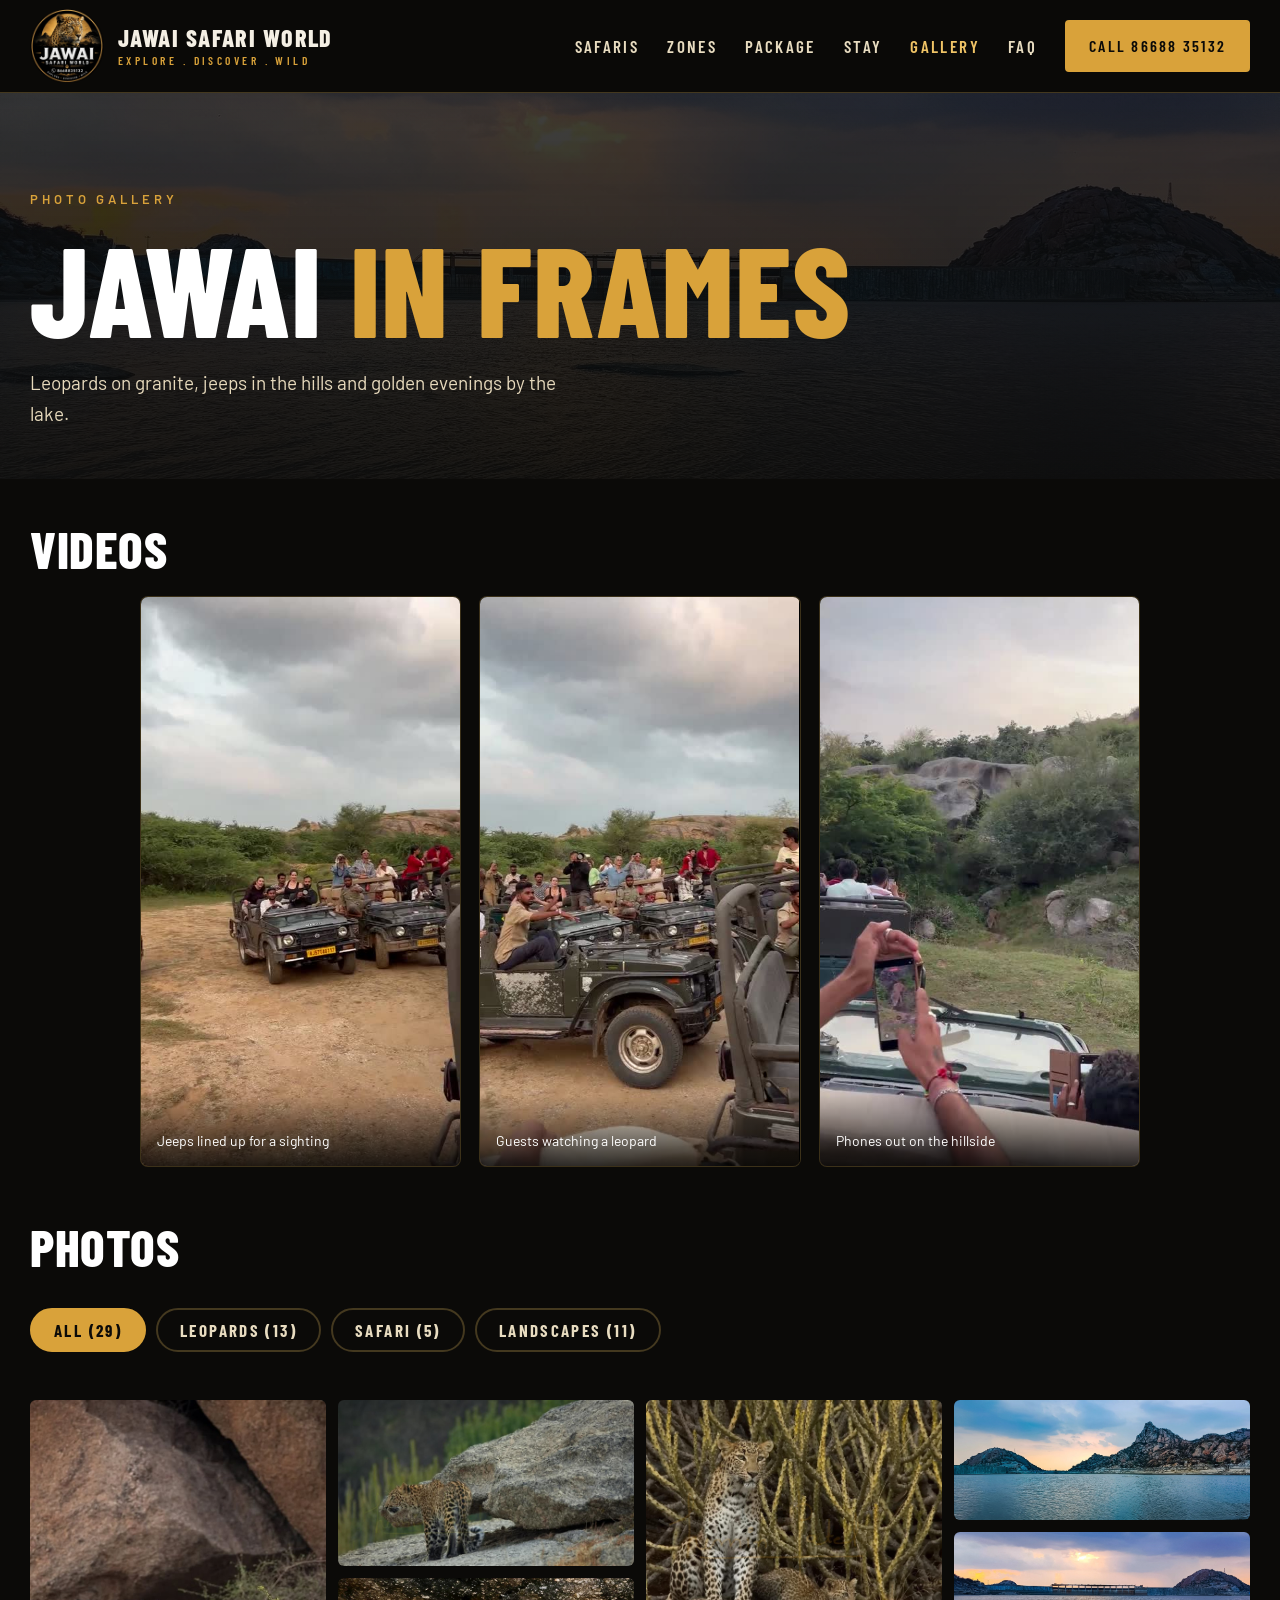
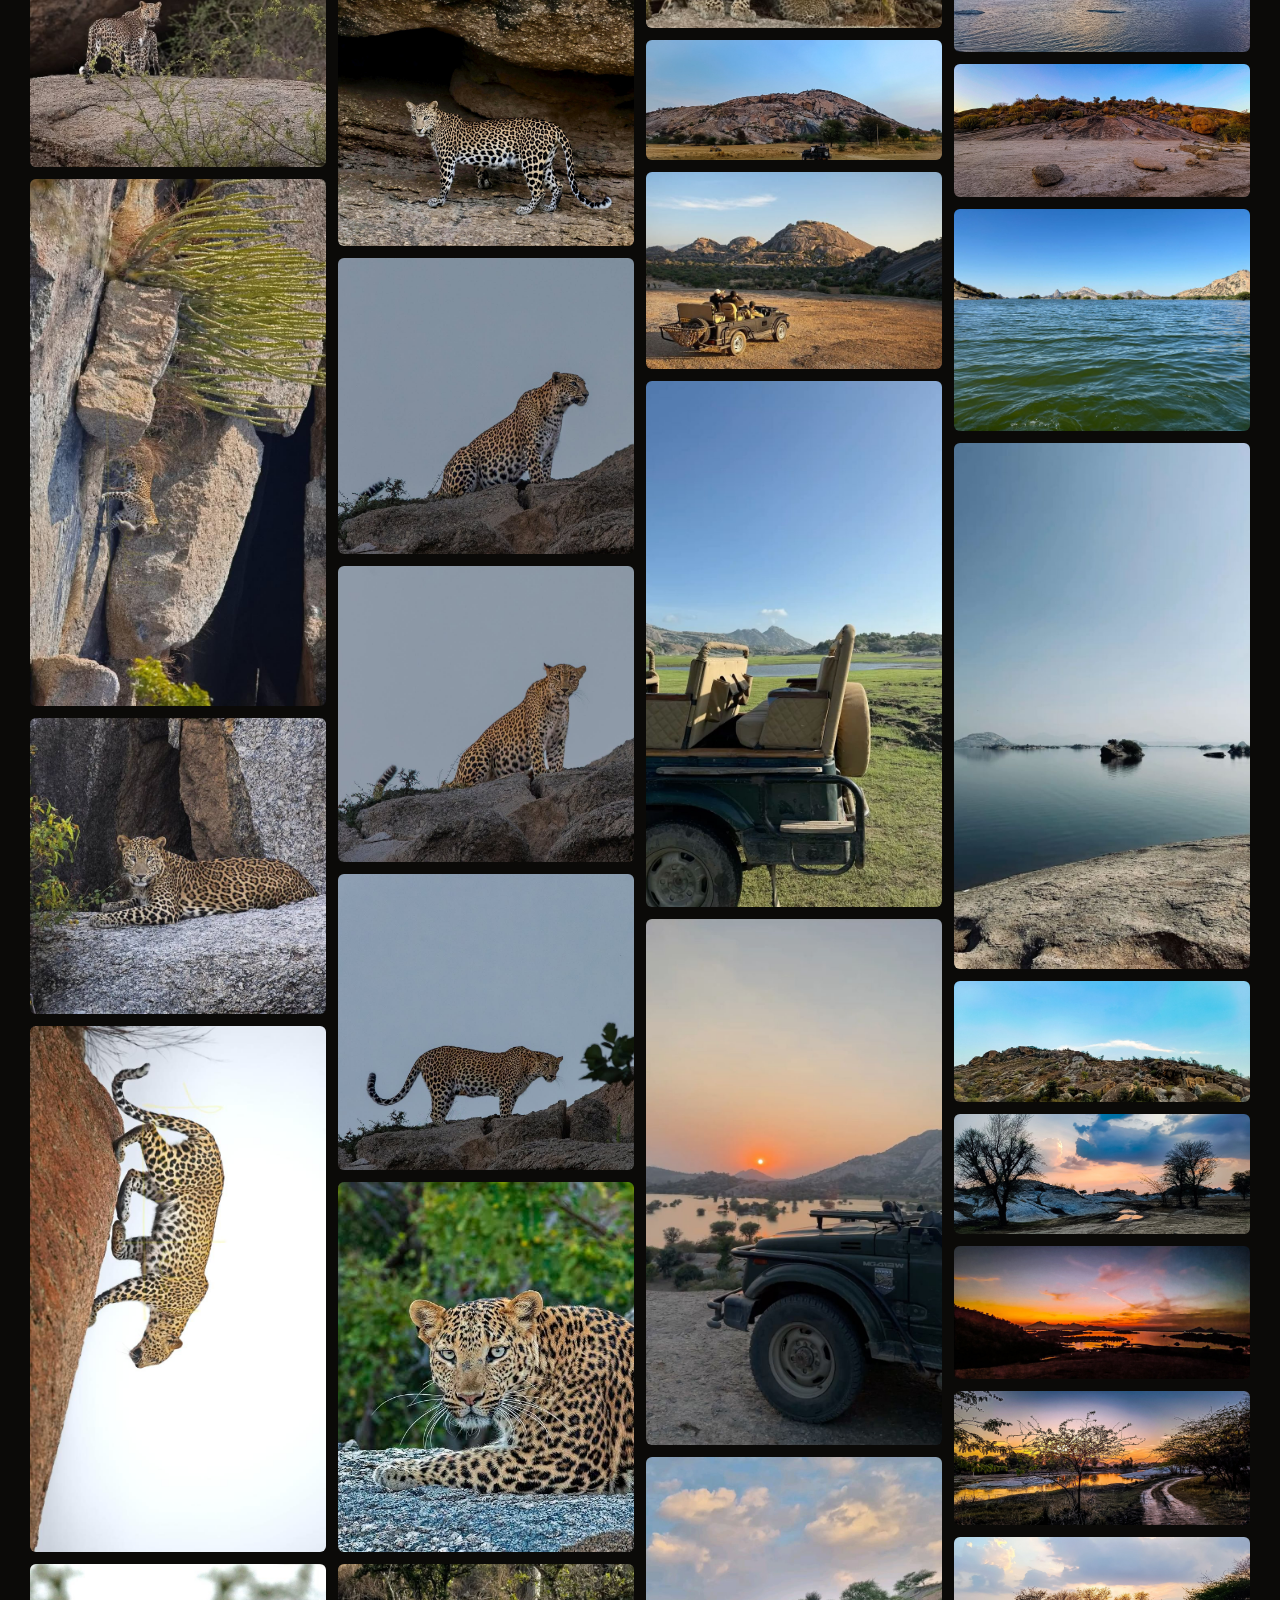
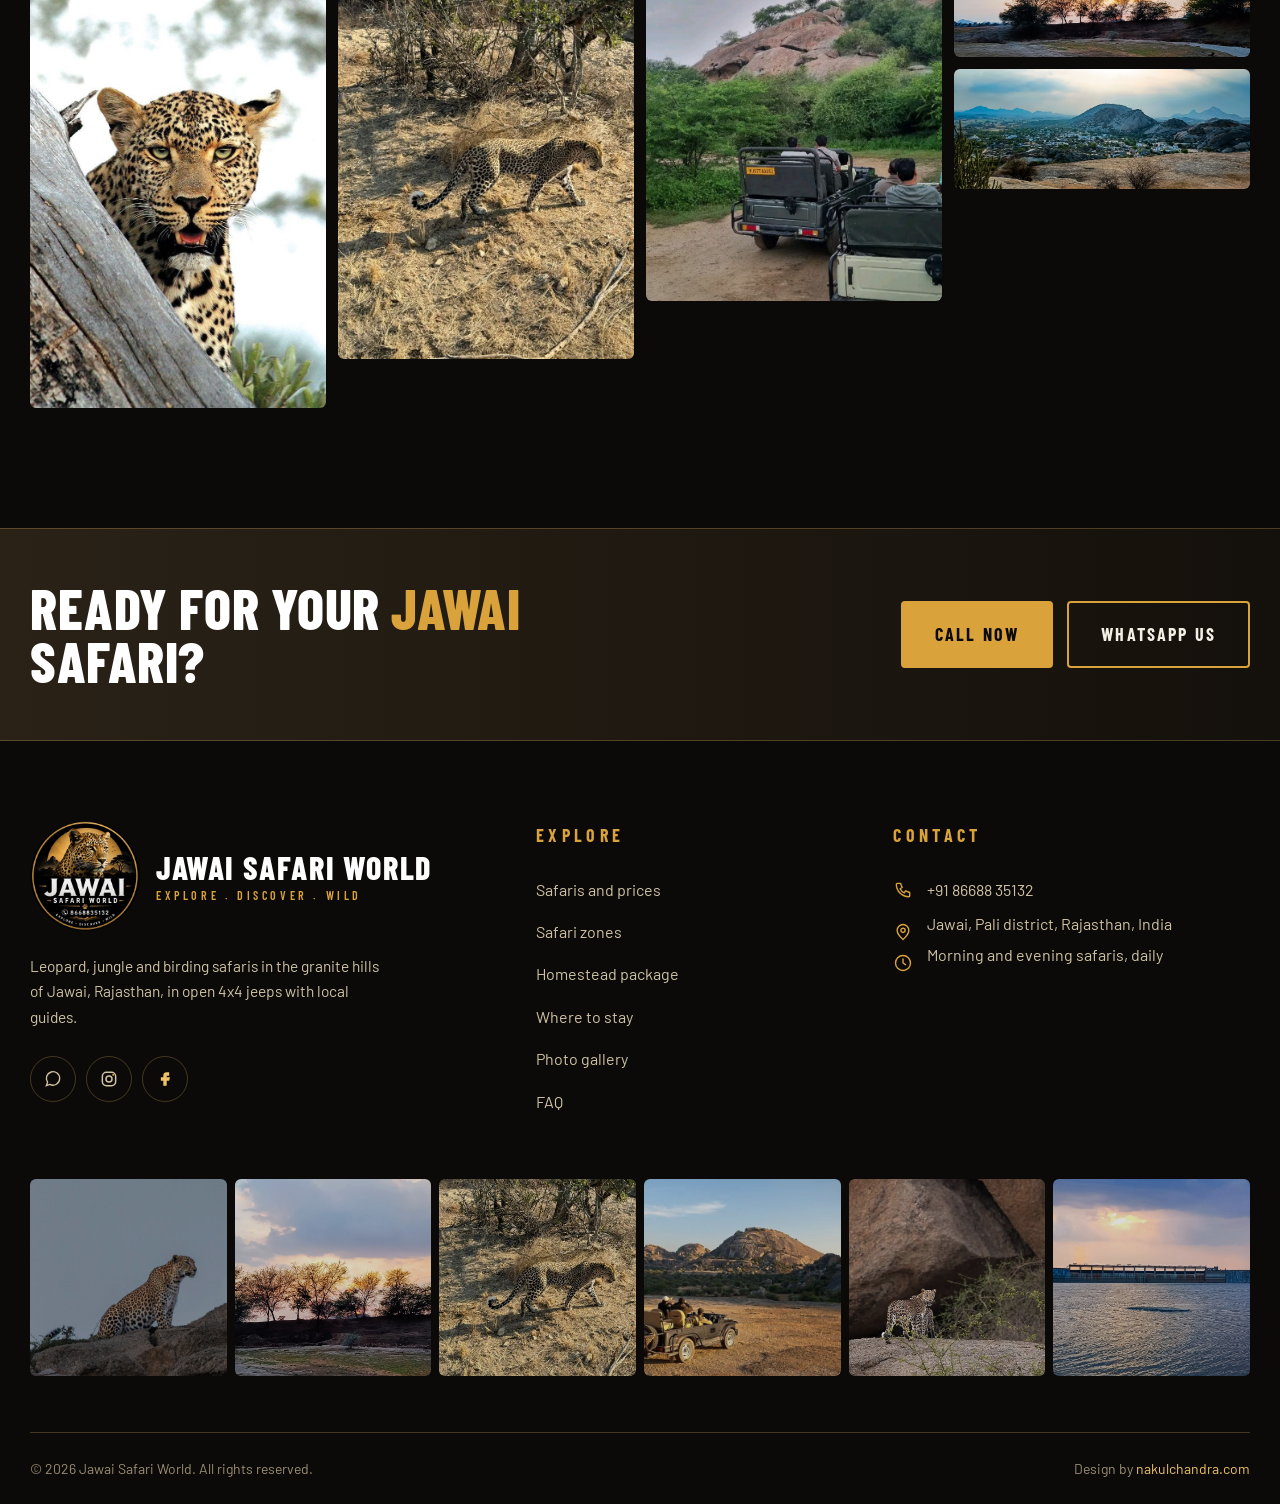
==== gallery.html @ e0bd028a "Add Jawai Safari World website with gallery page and optimized videos Co-Authored-By: Claude Sonnet " ====
<!doctype html><html lang="en"><head><meta charset="utf-8"><meta name="viewport" content="width=device-width,initial-scale=1">
<title>Gallery | Jawai Safari World</title><meta name="description" content="Photos of leopards, safari jeeps and sunsets from Jawai, Rajasthan."><link rel="icon" href="assets/logo.png"><link rel="preconnect" href="https://fonts.googleapis.com"><link rel="preconnect" href="https://fonts.gstatic.com" crossorigin>
<link href="https://fonts.googleapis.com/css2?family=Barlow+Condensed:wght@600;700;800&family=Barlow:wght@400;500;600&display=swap" rel="stylesheet"><link rel="stylesheet" href="assets/style.css"></head><body><header><div class="wrap nav">
<a class="logo" href="index.html"><img src="assets/logo.png" alt="Jawai Safari World logo"><span>Jawai Safari World<small>Explore . Discover . Wild</small></span></a>
<button class="burger" aria-label="Open menu" aria-expanded="false"><i></i></button>
<nav class="menu" id="menu"><a href="index.html#safaris">Safaris</a><a href="index.html#zones">Zones</a><a href="index.html#package">Package</a><a href="index.html#stay">Stay</a><a href="gallery.html" class="on">Gallery</a><a href="index.html#faq">FAQ</a><a class="btn fill" href="tel:+918668835132">Call 86688 35132</a></nav></div></header>
<section class="ghero"><div class="wrap"><span class="eyebrow">Photo gallery</span><h1>Jawai <em>in frames</em></h1><p>Leopards on granite, jeeps in the hills and golden evenings by the lake.</p></div></section>
<section class="gsec"><div class="wrap"><h2 class="vh">Videos</h2><div class="vgrid g"><div class="vc"><video muted loop playsinline preload="none" poster="assets/video/safari-1.jpg" aria-label="Jeeps lined up for a sighting"><source src="assets/video/safari-1.mp4" type="video/mp4"></video><span>Jeeps lined up for a sighting</span></div><div class="vc"><video muted loop playsinline preload="none" poster="assets/video/safari-2.jpg" aria-label="Guests watching a leopard"><source src="assets/video/safari-2.mp4" type="video/mp4"></video><span>Guests watching a leopard</span></div><div class="vc"><video muted loop playsinline preload="none" poster="assets/video/safari-3.jpg" aria-label="Phones out on the hillside"><source src="assets/video/safari-3.mp4" type="video/mp4"></video><span>Phones out on the hillside</span></div></div><h2 class="vh">Photos</h2><div class="filters"><button class="on" data-f="all">All (29)</button><button data-f="Leopards">Leopards (13)</button><button data-f="Safari">Safari (5)</button><button data-f="Landscapes">Landscapes (11)</button></div><div class="gm"><a href="assets/images/leopard-cave.jpg" data-c="Leopards" data-cap="Leopard near a rock cave"><img src="assets/images/leopard-cave.jpg" alt="Leopard near a rock cave" width="736" height="914" loading="lazy"></a><a href="assets/images/leopard-cliff.jpg" data-c="Leopards" data-cap="Leopard on a cliff"><img src="assets/images/leopard-cliff.jpg" alt="Leopard on a cliff" width="720" height="1280" loading="lazy"></a><a href="assets/images/leopard-crevice.jpg" data-c="Leopards" data-cap="Leopard in a rock crevice"><img src="assets/images/leopard-crevice.jpg" alt="Leopard in a rock crevice" width="736" height="736" loading="lazy"></a><a href="assets/images/leopard-descent.jpg" data-c="Leopards" data-cap="Leopard climbing down the rocks"><img src="assets/images/leopard-descent.jpg" alt="Leopard climbing down the rocks" width="720" height="1280" loading="lazy"></a><a href="assets/images/leopard-log.jpg" data-c="Leopards" data-cap="Leopard resting on a log"><img src="assets/images/leopard-log.jpg" alt="Leopard resting on a log" width="690" height="1035" loading="lazy"></a><a href="assets/images/leopard-lookback.jpg" data-c="Leopards" data-cap="Leopard looking back"><img src="assets/images/leopard-lookback.jpg" alt="Leopard looking back" width="1280" height="720" loading="lazy"></a><a href="assets/images/leopard-prowl.jpg" data-c="Leopards" data-cap="Leopard on the prowl"><img src="assets/images/leopard-prowl.jpg" alt="Leopard on the prowl" width="1800" height="1627" loading="lazy"></a><a href="assets/images/leopard-rock-1.jpg" data-c="Leopards" data-cap="Leopard on a rock"><img src="assets/images/leopard-rock-1.jpg" alt="Leopard on a rock" width="1080" height="1080" loading="lazy"></a><a href="assets/images/leopard-rock-2.jpg" data-c="Leopards" data-cap="Leopard resting on a rock"><img src="assets/images/leopard-rock-2.jpg" alt="Leopard resting on a rock" width="1080" height="1080" loading="lazy"></a><a href="assets/images/leopard-rock-3.jpg" data-c="Leopards" data-cap="Leopard watching from a rock"><img src="assets/images/leopard-rock-3.jpg" alt="Leopard watching from a rock" width="1080" height="1080" loading="lazy"></a><a href="assets/images/leopard-stare.jpg" data-c="Leopards" data-cap="Leopard staring at the camera"><img src="assets/images/leopard-stare.jpg" alt="Leopard staring at the camera" width="495" height="619" loading="lazy"></a><a href="assets/images/leopard-walk.jpg" data-c="Leopards" data-cap="Leopard walking across the hills"><img src="assets/images/leopard-walk.jpg" alt="Leopard walking across the hills" width="736" height="981" loading="lazy"></a><a href="assets/images/mother-cub.jpg" data-c="Leopards" data-cap="Leopard mother with her cub"><img src="assets/images/mother-cub.jpg" alt="Leopard mother with her cub" width="1279" height="987" loading="lazy"></a><a href="assets/images/jeep-granite-hill.jpg" data-c="Safari" data-cap="Safari jeep on a granite hill"><img src="assets/images/jeep-granite-hill.jpg" alt="Safari jeep on a granite hill" width="1800" height="730" loading="lazy"></a><a href="assets/images/jeep-hills.jpg" data-c="Safari" data-cap="Safari jeep in the Jawai hills"><img src="assets/images/jeep-hills.jpg" alt="Safari jeep in the Jawai hills" width="736" height="488" loading="lazy"></a><a href="assets/images/jeep-seats.jpg" data-c="Safari" data-cap="Open jeep seats for safari guests"><img src="assets/images/jeep-seats.jpg" alt="Open jeep seats for safari guests" width="736" height="1308" loading="lazy"></a><a href="assets/images/jeep-sunset-lake.jpg" data-c="Safari" data-cap="Safari jeep at sunset by the lake"><img src="assets/images/jeep-sunset-lake.jpg" alt="Safari jeep at sunset by the lake" width="736" height="1308" loading="lazy"></a><a href="assets/images/jeeps-clouds.jpg" data-c="Safari" data-cap="Safari jeeps under dramatic clouds"><img src="assets/images/jeeps-clouds.jpg" alt="Safari jeeps under dramatic clouds" width="736" height="1104" loading="lazy"></a><a href="assets/images/dam-evening.jpg" data-c="Landscapes" data-cap="Jawai dam at evening"><img src="assets/images/dam-evening.jpg" alt="Jawai dam at evening" width="1800" height="730" loading="lazy"></a><a href="assets/images/dam-sunset.jpg" data-c="Landscapes" data-cap="Sunset over the Jawai dam"><img src="assets/images/dam-sunset.jpg" alt="Sunset over the Jawai dam" width="1800" height="730" loading="lazy"></a><a href="assets/images/granite-slab.jpg" data-c="Landscapes" data-cap="Granite slab in the Jawai hills"><img src="assets/images/granite-slab.jpg" alt="Granite slab in the Jawai hills" width="1800" height="812" loading="lazy"></a><a href="assets/images/lake-blue.jpg" data-c="Landscapes" data-cap="Blue waters of Jawai lake"><img src="assets/images/lake-blue.jpg" alt="Blue waters of Jawai lake" width="1600" height="1200" loading="lazy"></a><a href="assets/images/lake-calm.jpg" data-c="Landscapes" data-cap="Calm lake in Jawai"><img src="assets/images/lake-calm.jpg" alt="Calm lake in Jawai" width="736" height="1308" loading="lazy"></a><a href="assets/images/rocky-hill.jpg" data-c="Landscapes" data-cap="Rocky hill of Jawai"><img src="assets/images/rocky-hill.jpg" alt="Rocky hill of Jawai" width="1800" height="730" loading="lazy"></a><a href="assets/images/sunset-clouds.jpg" data-c="Landscapes" data-cap="Sunset clouds over Jawai"><img src="assets/images/sunset-clouds.jpg" alt="Sunset clouds over Jawai" width="1800" height="730" loading="lazy"></a><a href="assets/images/sunset-glow.jpg" data-c="Landscapes" data-cap="Golden sunset glow"><img src="assets/images/sunset-glow.jpg" alt="Golden sunset glow" width="1800" height="812" loading="lazy"></a><a href="assets/images/sunset-lake-tree.jpg" data-c="Landscapes" data-cap="Sunset by the lake with a lone tree"><img src="assets/images/sunset-lake-tree.jpg" alt="Sunset by the lake with a lone tree" width="1800" height="812" loading="lazy"></a><a href="assets/images/sunset-trees.jpg" data-c="Landscapes" data-cap="Trees at sunset"><img src="assets/images/sunset-trees.jpg" alt="Trees at sunset" width="1800" height="730" loading="lazy"></a><a href="assets/images/village-hills.jpg" data-c="Landscapes" data-cap="Village below the Jawai hills"><img src="assets/images/village-hills.jpg" alt="Village below the Jawai hills" width="1800" height="730" loading="lazy"></a></div></div></section>
<div class="lb" id="lb" role="dialog" aria-modal="true" aria-label="Image viewer"><button class="x" aria-label="Close">&times;</button><button class="pv" aria-label="Previous">&#8249;</button><img alt=""><button class="nx" aria-label="Next">&#8250;</button><div class="cap"></div></div>
<footer>
<div class="fcta"><div class="wrap"><h3>Ready for your <em>Jawai</em> safari?</h3><div class="cta"><a class="btn fill" href="tel:+918668835132">Call now</a><a class="btn line" href="https://wa.me/918668835132?text=Hello%20Jawai%20Safari%20World%2C%20I%20would%20like%20to%20plan%20a%20safari." target="_blank" rel="noopener">WhatsApp us</a></div></div></div>
<div class="wrap foot"><div><div class="fl"><img src="assets/logo.png" alt="Jawai Safari World logo"><span>Jawai Safari World<small>Explore . Discover . Wild</small></span></div><p>Leopard, jungle and birding safaris in the granite hills of Jawai, Rajasthan, in open 4x4 jeeps with local guides.</p><div class="soc"><a href="https://wa.me/918668835132" aria-label="WhatsApp" target="_blank" rel="noopener"><svg viewBox="0 0 24 24" aria-hidden="true"><path d="M20 11.5a8 8 0 0 1-11.8 7L4 20l1.5-4.1A8 8 0 1 1 20 11.5z" fill="none" stroke="currentColor" stroke-width="1.6"/></svg></a><a href="#" aria-label="Instagram"><svg viewBox="0 0 24 24" aria-hidden="true"><rect x="4" y="4" width="16" height="16" rx="5" fill="none" stroke="currentColor" stroke-width="1.8"/><circle cx="12" cy="12" r="3.6" fill="none" stroke="currentColor" stroke-width="1.8"/><circle cx="17" cy="7" r="1.1"/></svg></a><a href="#" aria-label="Facebook"><svg viewBox="0 0 24 24" aria-hidden="true"><path d="M14 8h3V4h-3a4 4 0 0 0-4 4v2H7v4h3v6h4v-6h3l1-4h-4V8z"/></svg></a></div></div>
<div><h4>Explore</h4><ul><li><a href="index.html#safaris">Safaris and prices</a></li><li><a href="index.html#zones">Safari zones</a></li><li><a href="index.html#package">Homestead package</a></li><li><a href="index.html#stay">Where to stay</a></li><li><a href="gallery.html">Photo gallery</a></li><li><a href="index.html#faq">FAQ</a></li></ul></div>
<div class="ci"><h4>Contact</h4><ul><li><svg viewBox="0 0 24 24" aria-hidden="true"><path d="M5 4h4l2 5-2.5 1.5a11 11 0 0 0 5 5L15 13l5 2v4a1 1 0 0 1-1 1A15 15 0 0 1 4 5a1 1 0 0 1 1-1z"/></svg><a href="tel:+918668835132">+91 86688 35132</a></li><li><svg viewBox="0 0 24 24" aria-hidden="true"><path d="M12 21s7-6 7-11a7 7 0 0 0-14 0c0 5 7 11 7 11z"/><circle cx="12" cy="10" r="2.5"/></svg><span>Jawai, Pali district, Rajasthan, India</span></li><li><svg viewBox="0 0 24 24" aria-hidden="true"><circle cx="12" cy="12" r="9"/><path d="M12 7v5l3 2"/></svg><span>Morning and evening safaris, daily</span></li></ul></div></div>
<div class="wrap fstrip"><a href="gallery.html"><img src="assets/images/leopard-rock-1.jpg" alt="Leopard on a rock" loading="lazy"></a><a href="gallery.html"><img src="assets/images/sunset-trees.jpg" alt="Trees at sunset" loading="lazy"></a><a href="gallery.html"><img src="assets/images/leopard-walk.jpg" alt="Leopard walking across the hills" loading="lazy"></a><a href="gallery.html"><img src="assets/images/jeep-hills.jpg" alt="Safari jeep in the Jawai hills" loading="lazy"></a><a href="gallery.html"><img src="assets/images/leopard-cave.jpg" alt="Leopard near a rock cave" loading="lazy"></a><a href="gallery.html"><img src="assets/images/dam-sunset.jpg" alt="Sunset over the Jawai dam" loading="lazy"></a></div>
<div class="wrap bar"><span>&copy; 2026 Jawai Safari World. All rights reserved.</span><span>Design by <a href="https://nakulchandra.com" target="_blank" rel="noopener">nakulchandra.com</a></span></div></footer><script>
const vio=new IntersectionObserver(e=>e.forEach(x=>{const v=x.target.querySelector('video');if(x.isIntersecting){v.play().catch(()=>{})}else v.pause()}),{threshold:.4});document.querySelectorAll('.vc').forEach(e=>vio.observe(e));
const io=new IntersectionObserver(e=>e.forEach(x=>{if(x.isIntersecting){x.target.classList.add('in');io.unobserve(x.target)}}),{threshold:.12});document.querySelectorAll('.rv').forEach(e=>io.observe(e));
const b=document.querySelector('.burger'),m=document.getElementById('menu');
b.onclick=()=>{const o=m.classList.toggle('open');b.classList.toggle('open',o);b.setAttribute('aria-expanded',o)};
m.querySelectorAll('a').forEach(a=>a.onclick=()=>{m.classList.remove('open');b.classList.remove('open');b.setAttribute('aria-expanded',false)});
</script><script>
const as=[...document.querySelectorAll('.gm a')],lb=document.getElementById('lb'),li=lb.querySelector('img'),cp=lb.querySelector('.cap');let cur=0;
const vis=()=>as.filter(a=>!a.classList.contains('hide'));
function show(i){const v=vis();cur=(i+v.length)%v.length;li.src=v[cur].href;li.alt=v[cur].dataset.cap;cp.textContent=v[cur].dataset.cap+'  ('+(cur+1)+' / '+v.length+')'}
as.forEach(a=>a.onclick=e=>{e.preventDefault();show(vis().indexOf(a));lb.classList.add('on');document.body.style.overflow='hidden'});
const close=()=>{lb.classList.remove('on');document.body.style.overflow=''};
lb.querySelector('.x').onclick=close;lb.querySelector('.pv').onclick=()=>show(cur-1);lb.querySelector('.nx').onclick=()=>show(cur+1);
lb.onclick=e=>{if(e.target===lb)close()};
document.addEventListener('keydown',e=>{if(!lb.classList.contains('on'))return;if(e.key==='Escape')close();if(e.key==='ArrowLeft')show(cur-1);if(e.key==='ArrowRight')show(cur+1)});
document.querySelectorAll('.filters button').forEach(b=>b.onclick=()=>{document.querySelectorAll('.filters button').forEach(x=>x.classList.remove('on'));b.classList.add('on');const f=b.dataset.f;as.forEach(a=>a.classList.toggle('hide',f!=='all'&&a.dataset.c!==f))});
</script></body></html>
---- assets/style.css ----
:root{--ink:#0b0a08;--ink2:#15120d;--amber:#d9a23a;--amber2:#f0c466;--bone:#f4efe4;--sand:#e9dfca;--line:rgba(240,196,102,.25)}
*{box-sizing:border-box;margin:0;padding:0}
html{scroll-behavior:smooth;scroll-padding-top:92px;-webkit-text-size-adjust:100%}
body{font-family:'Barlow',system-ui,sans-serif;background:var(--ink);color:var(--bone);line-height:1.65;font-size:17px;-webkit-font-smoothing:antialiased;overflow-x:hidden}
img{max-width:100%;display:block}
a{color:inherit;text-decoration:none}
h1,h2,h3{font-family:'Barlow Condensed',Impact,sans-serif;font-weight:800;text-transform:uppercase;line-height:.95;letter-spacing:.01em}
.wrap{width:min(1220px,100% - 48px);margin-inline:auto}
.eyebrow{font-size:13px;letter-spacing:.3em;text-transform:uppercase;font-weight:600;color:var(--amber)}
.btn{display:inline-flex;align-items:center;justify-content:center;gap:10px;padding:17px 32px;border-radius:4px;font-family:'Barlow Condensed',sans-serif;font-weight:700;font-size:18px;letter-spacing:.12em;text-transform:uppercase;border:2px solid var(--amber);transition:.25s;cursor:pointer}
.btn.fill{background:var(--amber);color:var(--ink)}
.btn.fill:hover{background:var(--amber2);border-color:var(--amber2)}
.btn.line{color:var(--bone)}
.btn.line:hover{background:var(--amber);color:var(--ink)}
.btn.sm{padding:13px 24px;font-size:16px}
.rv{opacity:0;transform:translateY(28px);transition:opacity .9s ease,transform .9s ease}
.rv.in{opacity:1;transform:none}
.sec-h{margin-bottom:56px;display:flex;justify-content:space-between;align-items:end;gap:40px;flex-wrap:wrap}
.sec-h h2{font-size:clamp(44px,5.8vw,86px);margin-top:16px;color:#fff}
.sec-h h2 em{font-style:normal;color:var(--amber)}
.sec-h p{max-width:430px;color:#cfc2a5}
.light .sec-h h2{color:var(--ink)}.light .sec-h p{color:#4a3f2e}.light .eyebrow{color:#8a5a1c}

header{position:sticky;top:0;z-index:50;background:rgba(11,10,8,.94);backdrop-filter:blur(8px);border-bottom:1px solid var(--line)}
.nav{display:flex;align-items:center;justify-content:space-between;gap:24px;min-height:92px}
.logo{display:flex;align-items:center;gap:14px}
.logo img{height:74px;width:74px}
.logo span{font-family:'Barlow Condensed',sans-serif;font-weight:800;font-size:24px;letter-spacing:.06em;text-transform:uppercase;line-height:1}
.logo small{display:block;font-size:11.5px;letter-spacing:.3em;color:var(--amber);font-weight:600;margin-top:5px}
.menu{display:flex;align-items:center;gap:28px}
.menu a{font-family:'Barlow Condensed',sans-serif;font-weight:600;font-size:17px;letter-spacing:.14em;text-transform:uppercase;color:#e8dcc0;transition:.2s}
.menu a:hover,.menu a.on{color:var(--amber2)}
.menu .btn{padding:11px 22px;font-size:16px;color:var(--ink)}
.menu .btn:hover{color:var(--ink)}
.burger{flex:0 0 48px;display:none;background:none;border:2px solid var(--line);width:48px;height:48px;border-radius:6px;cursor:pointer;position:relative}
.burger i,.burger i::before,.burger i::after{position:absolute;left:11px;width:20px;height:2px;background:var(--amber2);content:"";transition:.25s}
.burger i{top:21px}.burger i::before{left:0;top:-7px}.burger i::after{left:0;top:7px}

.hero{position:relative;min-height:max(680px,calc(100vh - 92px));min-height:max(680px,calc(100svh - 92px));display:flex;align-items:center;overflow:hidden;background:#1a140c}
.hero-bg{position:absolute;inset:0;background:url(images/leopard-lookback.jpg) 30% center/cover no-repeat;transform:scale(1.04);animation:kb 20s ease-out forwards}
@keyframes kb{to{transform:scale(1.1)}}
.hero::before{content:"";position:absolute;inset:0;z-index:1;background:linear-gradient(270deg,rgba(11,10,8,.93) 0%,rgba(11,10,8,.74) 40%,rgba(11,10,8,.12) 78%),linear-gradient(180deg,rgba(11,10,8,.4),rgba(11,10,8,0) 30%,rgba(11,10,8,.85) 100%)}
.hero .wrap{position:relative;z-index:2;display:flex;justify-content:flex-end;padding:70px 0}
.hero .hc{max-width:620px}
.hero h1{font-size:clamp(64px,9.4vw,140px);margin:20px 0 26px;color:#fff;text-shadow:0 2px 30px rgba(0,0,0,.5)}
.hero h1 em{display:block;font-style:normal;color:var(--amber)}
.hero p{font-size:20px;max-width:520px;color:#fff;text-shadow:0 1px 14px rgba(0,0,0,.7);margin-bottom:36px}
.cta{display:flex;gap:14px;flex-wrap:wrap}
.pricebar{background:var(--ink2);border-block:1px solid var(--line)}
.pricebar .wrap{display:grid;grid-template-columns:repeat(4,1fr)}
.pricebar div{padding:22px 24px;display:flex;flex-direction:column}
.pricebar div+div{border-left:1px solid var(--line)}
.pricebar small{font-size:12px;letter-spacing:.24em;text-transform:uppercase;color:#a89a7d;font-weight:600}
.pricebar b{font-family:'Barlow Condensed',sans-serif;font-size:30px;font-weight:800;color:var(--amber2);line-height:1.2}
.pricebar b i{font-style:normal;font-size:15px;color:#cfc2a5;font-weight:600;letter-spacing:.06em}

.marq{background:var(--amber);color:var(--ink);overflow:hidden;white-space:nowrap;border-block:2px solid var(--ink)}
.marq div{display:inline-flex;animation:mq 26s linear infinite}
.marq span{font-family:'Barlow Condensed',sans-serif;font-weight:800;font-size:30px;letter-spacing:.14em;text-transform:uppercase;padding:14px 30px;display:flex;align-items:center;gap:60px}
.marq span::after{content:"";width:10px;height:10px;border-radius:50%;background:var(--ink)}
@keyframes mq{to{transform:translateX(-50%)}}

.exp{padding:130px 0;background:var(--ink)}
.exp .wrap{display:grid;grid-template-columns:1fr 1fr;gap:90px;align-items:center}
.exp h2{font-size:clamp(46px,6vw,92px);margin:18px 0 30px;color:#fff}
.exp h2 em{font-style:normal;color:var(--amber)}
.exp p{color:#d9ccb0;max-width:520px;margin-bottom:18px}
.stats{display:grid;grid-template-columns:repeat(3,auto);gap:34px;margin-top:34px;justify-content:start}
.stats b{display:block;font-family:'Barlow Condensed',sans-serif;font-size:60px;font-weight:800;color:var(--amber);line-height:1}
.stats span{font-size:13px;letter-spacing:.2em;text-transform:uppercase;color:#a89a7d;font-weight:600}
.exp .pics{position:relative;padding-bottom:80px}
.exp .pics .a{width:100%;aspect-ratio:4/5;object-fit:cover;border-radius:6px;border:2px solid var(--line)}
.exp .pics .b{position:absolute;left:-26px;bottom:0;width:52%;aspect-ratio:4/3;object-fit:cover;border:8px solid var(--ink);border-radius:6px}

.safaris{padding:120px 0;background:var(--bone);color:var(--ink)}
.cards{display:grid;grid-template-columns:repeat(2,1fr);gap:26px}
.card{background:#fff;border:1px solid rgba(11,10,8,.12);border-radius:8px;overflow:hidden;display:flex;flex-direction:column}
.card .ph{position:relative;aspect-ratio:16/10;overflow:hidden}
.card .ph img{width:100%;height:100%;object-fit:cover;transition:transform .7s}
.card:hover .ph img{transform:scale(1.05)}
.dur{position:absolute;left:16px;top:16px;background:var(--ink);color:var(--amber2);font-family:'Barlow Condensed',sans-serif;font-weight:700;letter-spacing:.12em;text-transform:uppercase;font-size:15px;padding:6px 14px;border-radius:3px}
.cb{padding:28px 28px 30px;display:flex;flex-direction:column;gap:12px;flex:1}
.card h3{font-size:36px}
.card .meta{font-size:13px;letter-spacing:.16em;text-transform:uppercase;color:#8a5a1c;font-weight:600}
.card p{color:#4a3f2e;font-size:16px}
.prs{display:flex;gap:12px;flex-wrap:wrap;margin:6px 0}
.pr{flex:1 1 150px;border:2px solid var(--ink);border-radius:6px;padding:12px 16px;display:flex;flex-direction:column;line-height:1.2}
.pr span{font-size:12px;letter-spacing:.2em;text-transform:uppercase;font-weight:600;color:#6b5a3f}
.pr b{font-family:'Barlow Condensed',sans-serif;font-size:34px;font-weight:800;color:var(--ink)}
.pr small{font-size:13px;color:#6b5a3f}
.card details{border-top:1px solid rgba(11,10,8,.14);padding-top:8px}
.card summary{cursor:pointer;font-family:'Barlow Condensed',sans-serif;font-weight:700;letter-spacing:.14em;text-transform:uppercase;font-size:16px;padding:8px 0;list-style:none;display:flex;justify-content:space-between}
.card summary::after{content:"+";color:#8a5a1c;font-size:22px;line-height:1}
.card details[open] summary::after{content:"-"}
.card summary::-webkit-details-marker{display:none}
.card li{margin:6px 0 6px 20px;font-size:15.5px;color:#3d3426}
.card .btn.fill{margin-top:auto;align-self:flex-start;color:var(--ink)}
.note{margin-top:26px;font-size:14.5px;color:#5a4d38}

.zones{padding:120px 0;background:var(--ink)}
.zwrap{display:grid;grid-template-columns:.9fr 1.1fr;gap:50px;align-items:start}
.zmap{position:sticky;top:110px;border-radius:8px;overflow:hidden;border:2px solid var(--line);background:#fff}
.zmap img{width:100%}
.zlist{display:flex;flex-direction:column;gap:18px}
.zone{display:grid;grid-template-columns:200px 1fr;gap:0;border:1px solid var(--line);border-radius:8px;overflow:hidden;background:var(--ink2)}
.zp img{width:100%;height:100%;object-fit:cover;min-height:170px}
.zt{padding:22px 26px}
.zt b{font-family:'Barlow Condensed',sans-serif;font-size:18px;color:var(--amber);letter-spacing:.2em}
.zt h3{font-size:34px;color:#fff;margin:2px 0 2px}
.zt em{font-style:normal;color:var(--amber2);font-weight:600;font-size:15px;letter-spacing:.08em;text-transform:uppercase}
.zt ul{margin:10px 0 0 18px;color:#cfc2a5;font-size:15.5px}

.package{padding:120px 0;background:var(--ink2)}
.pk-top{display:grid;grid-template-columns:1.1fr .9fr;gap:60px;align-items:start}
.pk-rail{display:grid;grid-template-columns:repeat(3,1fr);gap:8px}
.pk-rail figure:first-child{grid-column:span 3}
.pk-rail img{width:100%;aspect-ratio:3/2;object-fit:cover;border-radius:6px}
.pk-rail figure:first-child img{aspect-ratio:16/9}
.pk-price{background:var(--amber);color:var(--ink);border-radius:8px;padding:34px 32px;margin-bottom:26px}
.pk-price small{font-size:12.5px;letter-spacing:.24em;text-transform:uppercase;font-weight:700}
.pk-price b{display:block;font-family:'Barlow Condensed',sans-serif;font-size:76px;font-weight:800;line-height:1;margin:4px 0}
.pk-price span{font-weight:600}
.pk-price p{font-size:14.5px;margin-top:10px}
.pk-info h3{font-size:44px;color:#fff;margin:14px 0 6px}
.pk-info .loc{color:var(--amber2);letter-spacing:.14em;text-transform:uppercase;font-weight:600;font-size:14px;margin-bottom:18px}
.chips{display:flex;flex-wrap:wrap;gap:8px;margin:16px 0 26px}
.chips span{border:1px solid var(--line);border-radius:999px;padding:7px 16px;font-size:14.5px;color:#e8dcc0}
.pk-cols{display:grid;grid-template-columns:repeat(3,1fr);gap:26px;margin-top:60px}
.pk-box{border:1px solid var(--line);border-radius:8px;padding:30px 28px;background:var(--ink)}
.pk-box h4{font-family:'Barlow Condensed',sans-serif;font-size:24px;letter-spacing:.14em;text-transform:uppercase;color:var(--amber);margin-bottom:14px}
.pk-box li{margin:0 0 9px 18px;color:#d9ccb0;font-size:15.5px}
.pk-box .t{display:block;color:var(--amber2);font-weight:700;font-size:14px;letter-spacing:.08em}
.pk-box p{font-size:15.5px;color:#d9ccb0;margin-bottom:10px}

.stay{padding:120px 0;background:var(--bone);color:var(--ink)}
.hgrid{display:grid;grid-template-columns:repeat(3,1fr);gap:22px}
.hotel{background:#fff;border:1px solid rgba(11,10,8,.12);border-radius:8px;overflow:hidden;display:flex;flex-direction:column}
.hp{position:relative;aspect-ratio:3/2;overflow:hidden}
.hp img{width:100%;height:100%;object-fit:cover;transition:transform .7s}
.hotel:hover .hp img{transform:scale(1.05)}
.tag{position:absolute;left:12px;top:12px;background:var(--ink);color:var(--amber2);font-size:12px;letter-spacing:.2em;text-transform:uppercase;font-weight:600;padding:5px 12px;border-radius:3px}
.rt{position:absolute;right:12px;top:12px;background:#fff;color:var(--ink);font-weight:700;font-size:14px;padding:5px 11px;border-radius:3px}
.hb{padding:22px 24px 26px;display:flex;flex-direction:column;gap:6px;flex:1}
.hb h3{font-size:30px}
.loc{font-size:13px;letter-spacing:.14em;text-transform:uppercase;color:#8a5a1c;font-weight:600}
.am{font-size:15px;color:#4a3f2e}
.hpr{margin-top:auto;padding-top:14px;display:flex;align-items:baseline;gap:10px;flex-wrap:wrap}
.hpr b{font-family:'Barlow Condensed',sans-serif;font-size:32px;font-weight:800}
.hpr small{font-size:13px;color:#6b5a3f}

.gprev{padding:120px 0;background:var(--ink)}
.gp-grid{display:grid;grid-template-columns:repeat(4,1fr);grid-auto-rows:230px;gap:10px}
.gp-grid a{position:relative;overflow:hidden;border-radius:6px;display:block}
.gp-grid a img{width:100%;height:100%;object-fit:cover;transition:transform .7s}
.gp-grid a:hover img{transform:scale(1.06)}
.gp-grid .w2{grid-column:span 2}.gp-grid .h2{grid-row:span 2}
.gp-more{text-align:center;margin-top:44px}

.band{position:relative;padding:170px 0;text-align:center;overflow:hidden;background:#241b10}
.band::before{content:"";position:absolute;inset:0;background:linear-gradient(rgba(11,10,8,.55),rgba(11,10,8,.7)),url(images/sunset-lake-tree.jpg) center/cover;background-attachment:scroll,fixed}
.band .wrap{position:relative}
.band h2{font-size:clamp(46px,8vw,118px);color:#fff;max-width:14ch;margin:18px auto 24px}
.band h2 em{font-style:normal;color:var(--amber)}
.band p{max-width:520px;margin:0 auto;color:#eadcbd;font-size:18px}

.faq{padding:120px 0;background:var(--ink2)}
.faq .wrap{display:grid;grid-template-columns:.8fr 1.2fr;gap:80px;align-items:start}
.faq h2{font-size:clamp(44px,5.6vw,84px);margin-top:16px;color:#fff}
.faq h2 em{font-style:normal;color:var(--amber)}
.faq details{border-top:1px solid var(--line);padding:6px 0}
.faq details:last-child{border-bottom:1px solid var(--line)}
.faq summary{cursor:pointer;list-style:none;padding:20px 40px 20px 0;font-family:'Barlow Condensed',sans-serif;font-weight:700;font-size:26px;letter-spacing:.03em;text-transform:uppercase;position:relative;color:#fff}
.faq summary::-webkit-details-marker{display:none}
.faq summary::after{content:"+";position:absolute;right:4px;top:50%;transform:translateY(-50%);color:var(--amber);font-size:32px;font-weight:600}
.faq details[open] summary::after{content:"-"}
.faq details p{color:#cfc2a5;padding:0 30px 22px 0}

.contact{padding:120px 0;background:var(--amber);color:var(--ink);text-align:center}
.contact .eyebrow{color:var(--ink)}
.contact h2{font-size:clamp(46px,7vw,104px);margin:16px 0 14px}
.contact p{max-width:560px;margin:0 auto 30px;font-size:18px}
.contact .num{font-family:'Barlow Condensed',sans-serif;font-weight:800;font-size:clamp(44px,8.4vw,120px);letter-spacing:.02em;display:block;line-height:1;margin-bottom:38px}
.contact .num:hover{opacity:.75}
.contact .btn{border-color:var(--ink)}
.contact .btn.fill{background:var(--ink);color:var(--amber)}
.contact .btn.fill:hover{background:#2a2112;border-color:#2a2112}
.contact .btn.line{color:var(--ink)}
.contact .btn.line:hover{background:var(--ink);color:var(--amber)}
.contact .cta{justify-content:center}

/* gallery page */
.ghero{padding:90px 0 50px;background:linear-gradient(rgba(11,10,8,.78),rgba(11,10,8,.92)),url(images/dam-sunset.jpg) center/cover}
.ghero h1{font-size:clamp(60px,10vw,150px);color:#fff;margin:16px 0 18px}
.ghero h1 em{font-style:normal;color:var(--amber)}
.ghero p{max-width:560px;color:#e6d9bc;font-size:19px}
.gsec{padding:46px 0 120px;background:var(--ink)}
.filters{display:flex;gap:10px;flex-wrap:wrap;margin-bottom:34px;position:sticky;top:92px;z-index:20;padding:14px 0;background:var(--ink)}
.filters button{min-height:44px;background:none;border:2px solid var(--line);color:#e8dcc0;font-family:'Barlow Condensed',sans-serif;font-weight:700;letter-spacing:.14em;text-transform:uppercase;font-size:17px;padding:10px 22px;border-radius:999px;cursor:pointer;transition:.2s}
.filters button:hover{border-color:var(--amber)}
.filters button.on{background:var(--amber);color:var(--ink);border-color:var(--amber)}
.gm{columns:4 260px;column-gap:12px}
.gm a{display:block;margin-bottom:12px;break-inside:avoid;border-radius:6px;overflow:hidden;position:relative;cursor:zoom-in}
.gm a.hide{display:none}
.gm img{width:100%;height:auto;transition:transform .6s,opacity .3s}
.gm a:hover img{transform:scale(1.04)}
.gm a::after{content:attr(data-cap);position:absolute;left:0;right:0;bottom:0;padding:26px 14px 12px;font-size:14px;color:#fff;background:linear-gradient(transparent,rgba(0,0,0,.75));opacity:0;transition:.3s}
.gm a:hover::after{opacity:1}
.lb{position:fixed;inset:0;z-index:100;background:rgba(6,5,4,.96);display:none;align-items:center;justify-content:center;padding:56px 70px}
.lb.on{display:flex}
.lb img{max-width:100%;max-height:100%;border-radius:4px;object-fit:contain}
.lb button{position:absolute;background:rgba(240,196,102,.12);border:1px solid var(--line);color:#fff;width:52px;height:52px;border-radius:50%;font-size:28px;line-height:1;cursor:pointer;display:grid;place-items:center}
.lb button:hover{background:var(--amber);color:var(--ink)}
.lb .x{top:16px;right:18px}.lb .pv{left:14px;top:50%;transform:translateY(-50%)}.lb .nx{right:14px;top:50%;transform:translateY(-50%)}
.lb .cap{position:absolute;left:0;right:0;bottom:14px;text-align:center;color:#cfc2a5;font-size:14px;letter-spacing:.08em}

footer{background:var(--ink);color:#cfc2a5}
.fcta{border-top:1px solid var(--line);border-bottom:1px solid var(--line);background:linear-gradient(90deg,#2a2217,#14100b)}
.fcta .wrap{display:flex;align-items:center;justify-content:space-between;gap:28px;padding:52px 0;flex-wrap:wrap}
.fcta h3{font-size:clamp(34px,4.4vw,58px);color:#fff;max-width:640px}
.fcta h3 em{font-style:normal;color:var(--amber)}
.foot{display:grid;grid-template-columns:1.5fr 1fr 1.2fr;gap:60px;padding:80px 0 56px}
.foot .fl{display:flex;align-items:center;gap:16px;margin-bottom:22px}
.foot .fl img{width:110px;height:110px}
.foot .fl span{font-family:'Barlow Condensed',sans-serif;font-weight:800;font-size:32px;letter-spacing:.05em;text-transform:uppercase;line-height:1;color:#fff}
.foot .fl small{display:block;font-size:12px;letter-spacing:.3em;color:var(--amber);margin-top:6px;font-weight:600}
.foot p{max-width:360px;font-size:15.5px}
.foot h4{font-family:'Barlow Condensed',sans-serif;font-size:18px;letter-spacing:.24em;text-transform:uppercase;color:var(--amber);margin-bottom:18px;font-weight:700}
.foot li{list-style:none;font-size:16px;overflow-wrap:anywhere}
.foot li a{display:inline-block;padding:8px 0}
.foot a:hover{color:var(--amber2)}
.ci li{display:flex;gap:14px;align-items:flex-start}
.ci svg{flex:0 0 20px;width:20px;height:20px;margin-top:11px;fill:none;stroke:var(--amber);stroke-width:1.7;stroke-linecap:round;stroke-linejoin:round}
.soc{display:flex;gap:10px;margin-top:26px;flex-wrap:wrap}
.soc a{width:46px;height:46px;border-radius:50%;border:1px solid var(--line);display:grid;place-items:center;transition:.25s}
.soc a:hover{background:var(--amber);border-color:var(--amber)}
.soc svg{width:20px;height:20px;fill:var(--amber2);transition:.25s}
.soc a:hover svg{fill:var(--ink)}
.fstrip{display:grid;grid-template-columns:repeat(6,1fr);gap:8px;padding-bottom:56px}
.fstrip img{width:100%;aspect-ratio:1;object-fit:cover;border-radius:6px;opacity:.85;transition:.3s}
.fstrip a:hover img{opacity:1}
.bar{border-top:1px solid var(--line);padding:24px 0;display:flex;justify-content:space-between;gap:16px;flex-wrap:wrap;font-size:14px;color:#9a8d72}
.bar a{color:var(--amber2)}

@media (max-width:1100px){
 .menu{position:absolute;top:100%;left:0;right:0;background:var(--ink);flex-direction:column;align-items:stretch;gap:0;padding:8px 24px 26px;border-bottom:1px solid var(--line);display:none}
 .menu.open{display:flex}
 .menu a{padding:16px 0;border-bottom:1px solid var(--line);font-size:19px}
 .menu .btn{margin-top:20px;border-bottom:2px solid var(--amber)}
 .burger{display:block}
 .burger.open i{background:transparent}.burger.open i::before{top:0;transform:rotate(45deg)}.burger.open i::after{top:0;transform:rotate(-45deg)}
 .hero .wrap{justify-content:flex-start}
 .exp .wrap,.zwrap,.pk-top,.faq .wrap{grid-template-columns:minmax(0,1fr);gap:56px}
 .exp .pics .b{left:0}
 .cards{grid-template-columns:minmax(0,1fr)}
 .zmap{position:static}
 .pk-cols{grid-template-columns:minmax(0,1fr)}
 .hgrid{grid-template-columns:repeat(2,minmax(0,1fr))}
 .gp-grid{grid-template-columns:repeat(2,1fr);grid-auto-rows:200px}
 .pricebar .wrap{grid-template-columns:repeat(2,1fr)}
 .pricebar div:nth-child(3){border-left:0}.pricebar div:nth-child(n+3){border-top:1px solid var(--line)}
 .foot{grid-template-columns:minmax(0,1fr) minmax(0,1fr)}
 .foot>div:first-child{grid-column:1/-1}
 .fstrip{grid-template-columns:repeat(3,1fr)}
}
@media (max-width:640px){
 body{font-size:16.5px}
 .wrap{width:min(1220px,100% - 36px)}
 .nav{min-height:78px}
 .logo img{width:58px;height:58px}.logo span{font-size:20px}.logo small{font-size:10px;letter-spacing:.24em}
 .hero{min-height:max(620px,calc(100vh - 78px));min-height:max(620px,calc(100svh - 78px));align-items:flex-end}
 .hero-bg{background-position:22% center}
 .hero::before{background:linear-gradient(180deg,rgba(11,10,8,.55) 0%,rgba(11,10,8,.5) 35%,rgba(11,10,8,.94) 100%)}
 .hero .wrap{padding:56px 0 40px}
 .hero h1{font-size:clamp(58px,18vw,84px)}
 .hero p{font-size:18px}
 .cta .btn{width:100%}
 .pricebar div{padding:16px 14px}.pricebar b{font-size:24px}
 .marq span{font-size:24px;padding:12px 22px;gap:40px}
 .exp,.faq,.contact,.package,.zones,.gprev{padding:84px 0}.safaris,.stay{padding:80px 0}.band{padding:110px 0}
 .sec-h{margin-bottom:36px}
 .exp .pics{padding-bottom:60px}.exp .pics .b{width:56%}
 .stats{gap:22px}.stats b{font-size:46px}
 .cb{padding:22px 20px 24px}.card h3{font-size:32px}.pr b{font-size:30px}
 .zone{grid-template-columns:minmax(0,1fr)}.zp img{height:190px}
 .pk-price b{font-size:62px}.pk-info h3{font-size:36px}
 .pk-box{padding:24px 22px}
 .hgrid{grid-template-columns:minmax(0,1fr)}
 .gp-grid{grid-auto-rows:150px;gap:8px}
 .band::before{background-attachment:scroll,scroll}
 .faq summary{font-size:22px}
 .ghero{padding:60px 0 36px}.gsec{padding:30px 0 80px}
 .filters{top:78px;gap:8px}.filters button{padding:9px 16px;font-size:15px}
 .gm{columns:2 140px;column-gap:8px}.gm a{margin-bottom:8px}
 .lb{padding:56px 10px}.lb .pv{left:6px}.lb .nx{right:6px}.lb button{width:44px;height:44px}
 .foot{grid-template-columns:minmax(0,1fr);gap:36px;padding:60px 0 40px}
 .foot .fl img{width:84px;height:84px}.foot .fl span{font-size:26px}
 .bar{flex-direction:column}
 .fcta .wrap{padding:40px 0}
}
@media (prefers-reduced-motion:reduce){.hero-bg,.marq div{animation:none}.rv{opacity:1;transform:none;transition:none}html{scroll-behavior:auto}}
.vids{padding:120px 0;background:var(--ink2)}
.vgrid{display:grid;grid-template-columns:repeat(3,minmax(0,1fr));gap:18px;max-width:1000px;margin-inline:auto}
.vgrid.g{margin:0 auto 56px}
.vc{position:relative;border-radius:8px;overflow:hidden;border:1px solid var(--line);background:#000;aspect-ratio:9/16}
.vc video{width:100%;height:100%;object-fit:cover;display:block}
.vc span{position:absolute;left:0;right:0;bottom:0;padding:34px 16px 14px;font-size:14px;color:#fff;background:linear-gradient(transparent,rgba(0,0,0,.8));pointer-events:none}
.vh{font-size:clamp(34px,4vw,52px);color:#fff;margin:0 0 22px}
@media (max-width:1100px){.vgrid{grid-template-columns:repeat(3,minmax(0,1fr))}}
@media (max-width:640px){.vids{padding:84px 0}.vgrid{grid-template-columns:minmax(0,1fr);max-width:340px}.vgrid.g{margin-bottom:40px}}
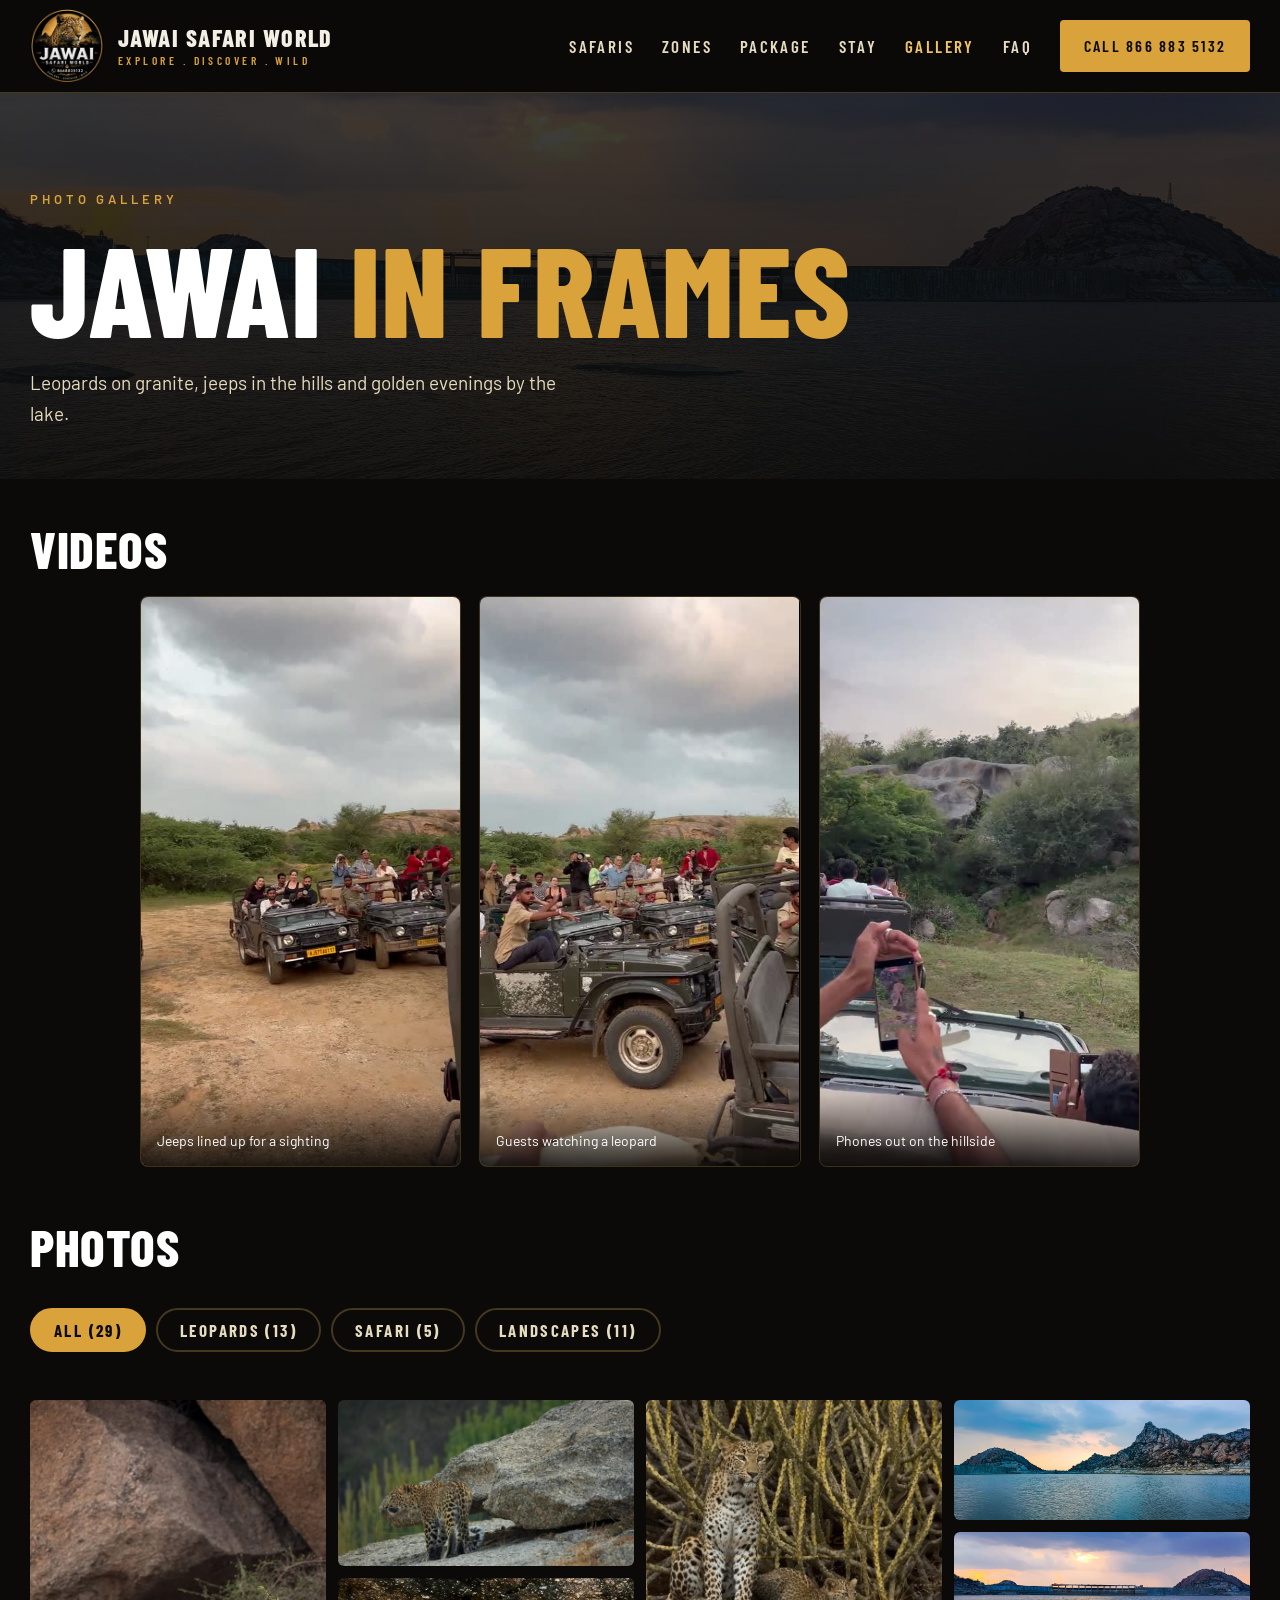
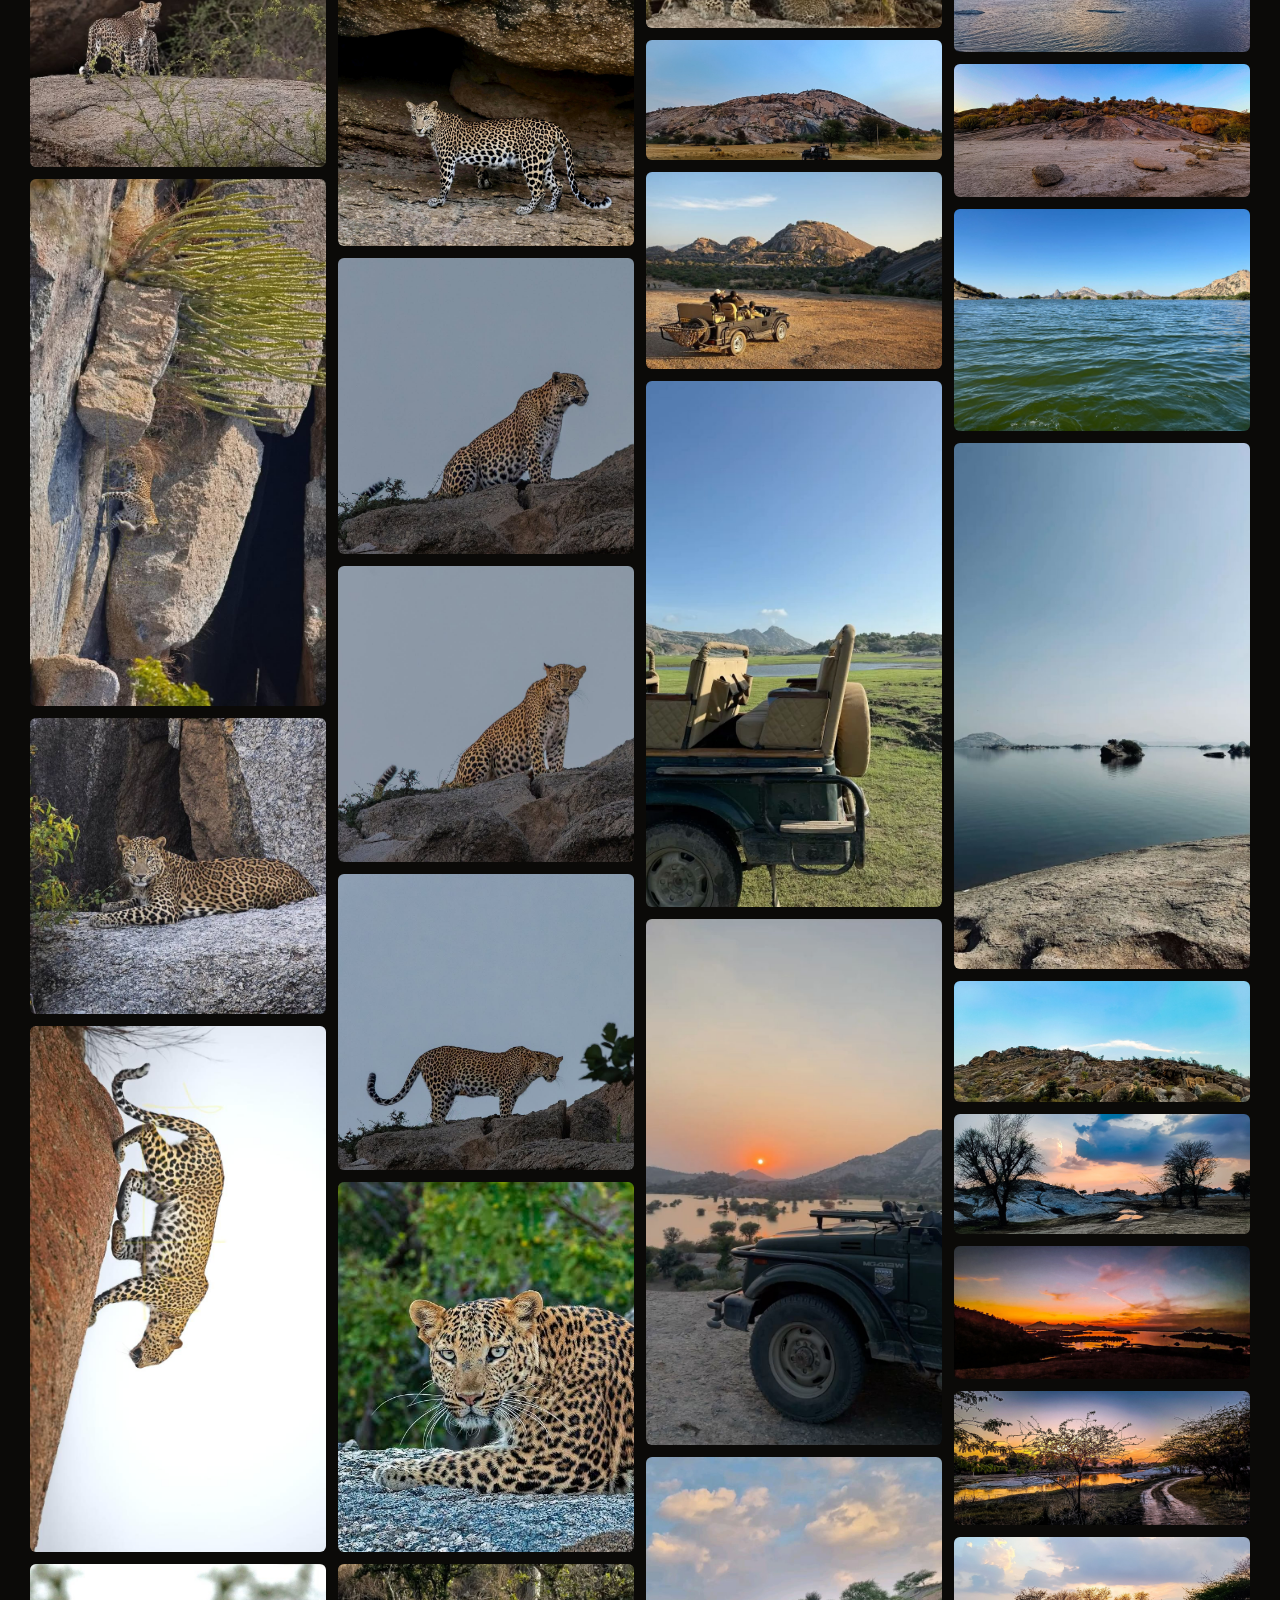
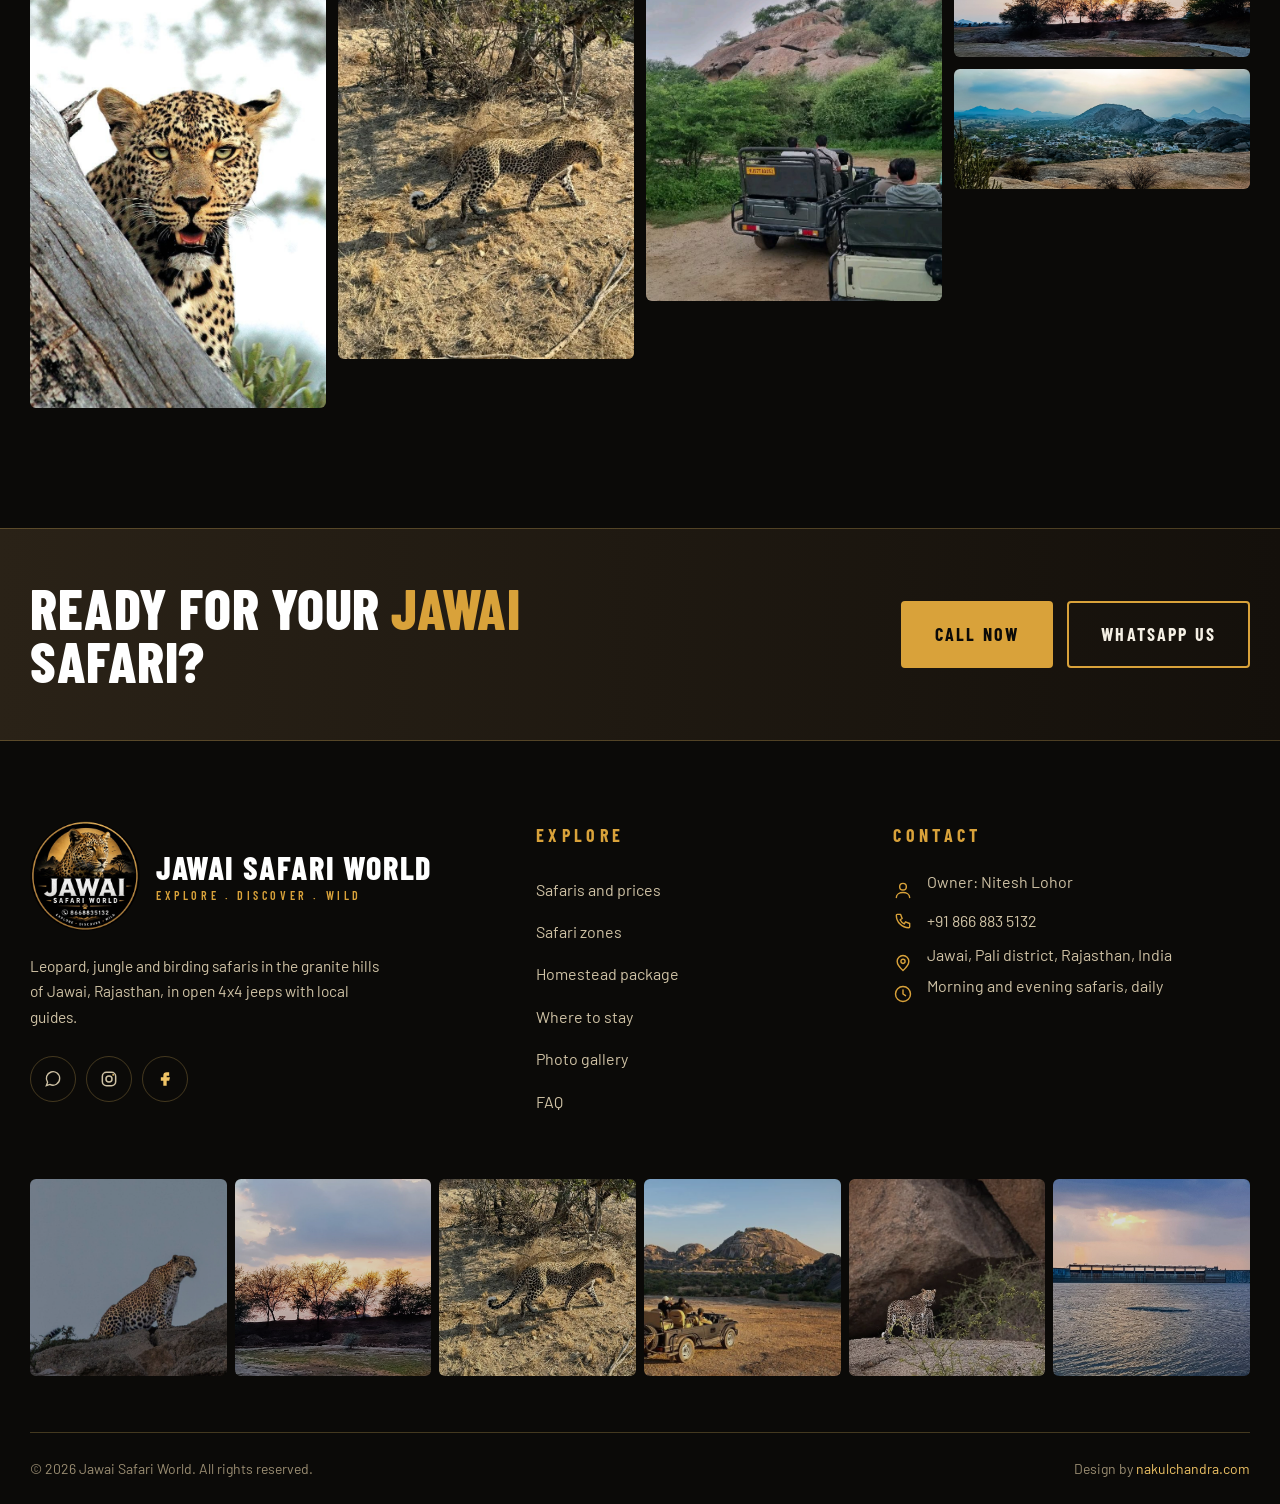
==== commit 18335e55: "Add owner name Nitesh Lohor and reformat phone number Co-Authored-By: Claude Sonnet 5.5 <noreply@ant" ====
--- a/gallery.html
+++ b/gallery.html
@@ -3,7 +3,7 @@
 <link href="https://fonts.googleapis.com/css2?family=Barlow+Condensed:wght@600;700;800&family=Barlow:wght@400;500;600&display=swap" rel="stylesheet"><link rel="stylesheet" href="assets/style.css"></head><body><header><div class="wrap nav">
 <a class="logo" href="index.html"><img src="assets/logo.png" alt="Jawai Safari World logo"><span>Jawai Safari World<small>Explore . Discover . Wild</small></span></a>
 <button class="burger" aria-label="Open menu" aria-expanded="false"><i></i></button>
-<nav class="menu" id="menu"><a href="index.html#safaris">Safaris</a><a href="index.html#zones">Zones</a><a href="index.html#package">Package</a><a href="index.html#stay">Stay</a><a href="gallery.html" class="on">Gallery</a><a href="index.html#faq">FAQ</a><a class="btn fill" href="tel:+918668835132">Call 86688 35132</a></nav></div></header>
+<nav class="menu" id="menu"><a href="index.html#safaris">Safaris</a><a href="index.html#zones">Zones</a><a href="index.html#package">Package</a><a href="index.html#stay">Stay</a><a href="gallery.html" class="on">Gallery</a><a href="index.html#faq">FAQ</a><a class="btn fill" href="tel:+918668835132">Call 866 883 5132</a></nav></div></header>
 <section class="ghero"><div class="wrap"><span class="eyebrow">Photo gallery</span><h1>Jawai <em>in frames</em></h1><p>Leopards on granite, jeeps in the hills and golden evenings by the lake.</p></div></section>
 <section class="gsec"><div class="wrap"><h2 class="vh">Videos</h2><div class="vgrid g"><div class="vc"><video muted loop playsinline preload="none" poster="assets/video/safari-1.jpg" aria-label="Jeeps lined up for a sighting"><source src="assets/video/safari-1.mp4" type="video/mp4"></video><span>Jeeps lined up for a sighting</span></div><div class="vc"><video muted loop playsinline preload="none" poster="assets/video/safari-2.jpg" aria-label="Guests watching a leopard"><source src="assets/video/safari-2.mp4" type="video/mp4"></video><span>Guests watching a leopard</span></div><div class="vc"><video muted loop playsinline preload="none" poster="assets/video/safari-3.jpg" aria-label="Phones out on the hillside"><source src="assets/video/safari-3.mp4" type="video/mp4"></video><span>Phones out on the hillside</span></div></div><h2 class="vh">Photos</h2><div class="filters"><button class="on" data-f="all">All (29)</button><button data-f="Leopards">Leopards (13)</button><button data-f="Safari">Safari (5)</button><button data-f="Landscapes">Landscapes (11)</button></div><div class="gm"><a href="assets/images/leopard-cave.jpg" data-c="Leopards" data-cap="Leopard near a rock cave"><img src="assets/images/leopard-cave.jpg" alt="Leopard near a rock cave" width="736" height="914" loading="lazy"></a><a href="assets/images/leopard-cliff.jpg" data-c="Leopards" data-cap="Leopard on a cliff"><img src="assets/images/leopard-cliff.jpg" alt="Leopard on a cliff" width="720" height="1280" loading="lazy"></a><a href="assets/images/leopard-crevice.jpg" data-c="Leopards" data-cap="Leopard in a rock crevice"><img src="assets/images/leopard-crevice.jpg" alt="Leopard in a rock crevice" width="736" height="736" loading="lazy"></a><a href="assets/images/leopard-descent.jpg" data-c="Leopards" data-cap="Leopard climbing down the rocks"><img src="assets/images/leopard-descent.jpg" alt="Leopard climbing down the rocks" width="720" height="1280" loading="lazy"></a><a href="assets/images/leopard-log.jpg" data-c="Leopards" data-cap="Leopard resting on a log"><img src="assets/images/leopard-log.jpg" alt="Leopard resting on a log" width="690" height="1035" loading="lazy"></a><a href="assets/images/leopard-lookback.jpg" data-c="Leopards" data-cap="Leopard looking back"><img src="assets/images/leopard-lookback.jpg" alt="Leopard looking back" width="1280" height="720" loading="lazy"></a><a href="assets/images/leopard-prowl.jpg" data-c="Leopards" data-cap="Leopard on the prowl"><img src="assets/images/leopard-prowl.jpg" alt="Leopard on the prowl" width="1800" height="1627" loading="lazy"></a><a href="assets/images/leopard-rock-1.jpg" data-c="Leopards" data-cap="Leopard on a rock"><img src="assets/images/leopard-rock-1.jpg" alt="Leopard on a rock" width="1080" height="1080" loading="lazy"></a><a href="assets/images/leopard-rock-2.jpg" data-c="Leopards" data-cap="Leopard resting on a rock"><img src="assets/images/leopard-rock-2.jpg" alt="Leopard resting on a rock" width="1080" height="1080" loading="lazy"></a><a href="assets/images/leopard-rock-3.jpg" data-c="Leopards" data-cap="Leopard watching from a rock"><img src="assets/images/leopard-rock-3.jpg" alt="Leopard watching from a rock" width="1080" height="1080" loading="lazy"></a><a href="assets/images/leopard-stare.jpg" data-c="Leopards" data-cap="Leopard staring at the camera"><img src="assets/images/leopard-stare.jpg" alt="Leopard staring at the camera" width="495" height="619" loading="lazy"></a><a href="assets/images/leopard-walk.jpg" data-c="Leopards" data-cap="Leopard walking across the hills"><img src="assets/images/leopard-walk.jpg" alt="Leopard walking across the hills" width="736" height="981" loading="lazy"></a><a href="assets/images/mother-cub.jpg" data-c="Leopards" data-cap="Leopard mother with her cub"><img src="assets/images/mother-cub.jpg" alt="Leopard mother with her cub" width="1279" height="987" loading="lazy"></a><a href="assets/images/jeep-granite-hill.jpg" data-c="Safari" data-cap="Safari jeep on a granite hill"><img src="assets/images/jeep-granite-hill.jpg" alt="Safari jeep on a granite hill" width="1800" height="730" loading="lazy"></a><a href="assets/images/jeep-hills.jpg" data-c="Safari" data-cap="Safari jeep in the Jawai hills"><img src="assets/images/jeep-hills.jpg" alt="Safari jeep in the Jawai hills" width="736" height="488" loading="lazy"></a><a href="assets/images/jeep-seats.jpg" data-c="Safari" data-cap="Open jeep seats for safari guests"><img src="assets/images/jeep-seats.jpg" alt="Open jeep seats for safari guests" width="736" height="1308" loading="lazy"></a><a href="assets/images/jeep-sunset-lake.jpg" data-c="Safari" data-cap="Safari jeep at sunset by the lake"><img src="assets/images/jeep-sunset-lake.jpg" alt="Safari jeep at sunset by the lake" width="736" height="1308" loading="lazy"></a><a href="assets/images/jeeps-clouds.jpg" data-c="Safari" data-cap="Safari jeeps under dramatic clouds"><img src="assets/images/jeeps-clouds.jpg" alt="Safari jeeps under dramatic clouds" width="736" height="1104" loading="lazy"></a><a href="assets/images/dam-evening.jpg" data-c="Landscapes" data-cap="Jawai dam at evening"><img src="assets/images/dam-evening.jpg" alt="Jawai dam at evening" width="1800" height="730" loading="lazy"></a><a href="assets/images/dam-sunset.jpg" data-c="Landscapes" data-cap="Sunset over the Jawai dam"><img src="assets/images/dam-sunset.jpg" alt="Sunset over the Jawai dam" width="1800" height="730" loading="lazy"></a><a href="assets/images/granite-slab.jpg" data-c="Landscapes" data-cap="Granite slab in the Jawai hills"><img src="assets/images/granite-slab.jpg" alt="Granite slab in the Jawai hills" width="1800" height="812" loading="lazy"></a><a href="assets/images/lake-blue.jpg" data-c="Landscapes" data-cap="Blue waters of Jawai lake"><img src="assets/images/lake-blue.jpg" alt="Blue waters of Jawai lake" width="1600" height="1200" loading="lazy"></a><a href="assets/images/lake-calm.jpg" data-c="Landscapes" data-cap="Calm lake in Jawai"><img src="assets/images/lake-calm.jpg" alt="Calm lake in Jawai" width="736" height="1308" loading="lazy"></a><a href="assets/images/rocky-hill.jpg" data-c="Landscapes" data-cap="Rocky hill of Jawai"><img src="assets/images/rocky-hill.jpg" alt="Rocky hill of Jawai" width="1800" height="730" loading="lazy"></a><a href="assets/images/sunset-clouds.jpg" data-c="Landscapes" data-cap="Sunset clouds over Jawai"><img src="assets/images/sunset-clouds.jpg" alt="Sunset clouds over Jawai" width="1800" height="730" loading="lazy"></a><a href="assets/images/sunset-glow.jpg" data-c="Landscapes" data-cap="Golden sunset glow"><img src="assets/images/sunset-glow.jpg" alt="Golden sunset glow" width="1800" height="812" loading="lazy"></a><a href="assets/images/sunset-lake-tree.jpg" data-c="Landscapes" data-cap="Sunset by the lake with a lone tree"><img src="assets/images/sunset-lake-tree.jpg" alt="Sunset by the lake with a lone tree" width="1800" height="812" loading="lazy"></a><a href="assets/images/sunset-trees.jpg" data-c="Landscapes" data-cap="Trees at sunset"><img src="assets/images/sunset-trees.jpg" alt="Trees at sunset" width="1800" height="730" loading="lazy"></a><a href="assets/images/village-hills.jpg" data-c="Landscapes" data-cap="Village below the Jawai hills"><img src="assets/images/village-hills.jpg" alt="Village below the Jawai hills" width="1800" height="730" loading="lazy"></a></div></div></section>
 <div class="lb" id="lb" role="dialog" aria-modal="true" aria-label="Image viewer"><button class="x" aria-label="Close">&times;</button><button class="pv" aria-label="Previous">&#8249;</button><img alt=""><button class="nx" aria-label="Next">&#8250;</button><div class="cap"></div></div>
@@ -11,7 +11,7 @@
 <div class="fcta"><div class="wrap"><h3>Ready for your <em>Jawai</em> safari?</h3><div class="cta"><a class="btn fill" href="tel:+918668835132">Call now</a><a class="btn line" href="https://wa.me/918668835132?text=Hello%20Jawai%20Safari%20World%2C%20I%20would%20like%20to%20plan%20a%20safari." target="_blank" rel="noopener">WhatsApp us</a></div></div></div>
 <div class="wrap foot"><div><div class="fl"><img src="assets/logo.png" alt="Jawai Safari World logo"><span>Jawai Safari World<small>Explore . Discover . Wild</small></span></div><p>Leopard, jungle and birding safaris in the granite hills of Jawai, Rajasthan, in open 4x4 jeeps with local guides.</p><div class="soc"><a href="https://wa.me/918668835132" aria-label="WhatsApp" target="_blank" rel="noopener"><svg viewBox="0 0 24 24" aria-hidden="true"><path d="M20 11.5a8 8 0 0 1-11.8 7L4 20l1.5-4.1A8 8 0 1 1 20 11.5z" fill="none" stroke="currentColor" stroke-width="1.6"/></svg></a><a href="#" aria-label="Instagram"><svg viewBox="0 0 24 24" aria-hidden="true"><rect x="4" y="4" width="16" height="16" rx="5" fill="none" stroke="currentColor" stroke-width="1.8"/><circle cx="12" cy="12" r="3.6" fill="none" stroke="currentColor" stroke-width="1.8"/><circle cx="17" cy="7" r="1.1"/></svg></a><a href="#" aria-label="Facebook"><svg viewBox="0 0 24 24" aria-hidden="true"><path d="M14 8h3V4h-3a4 4 0 0 0-4 4v2H7v4h3v6h4v-6h3l1-4h-4V8z"/></svg></a></div></div>
 <div><h4>Explore</h4><ul><li><a href="index.html#safaris">Safaris and prices</a></li><li><a href="index.html#zones">Safari zones</a></li><li><a href="index.html#package">Homestead package</a></li><li><a href="index.html#stay">Where to stay</a></li><li><a href="gallery.html">Photo gallery</a></li><li><a href="index.html#faq">FAQ</a></li></ul></div>
-<div class="ci"><h4>Contact</h4><ul><li><svg viewBox="0 0 24 24" aria-hidden="true"><path d="M5 4h4l2 5-2.5 1.5a11 11 0 0 0 5 5L15 13l5 2v4a1 1 0 0 1-1 1A15 15 0 0 1 4 5a1 1 0 0 1 1-1z"/></svg><a href="tel:+918668835132">+91 86688 35132</a></li><li><svg viewBox="0 0 24 24" aria-hidden="true"><path d="M12 21s7-6 7-11a7 7 0 0 0-14 0c0 5 7 11 7 11z"/><circle cx="12" cy="10" r="2.5"/></svg><span>Jawai, Pali district, Rajasthan, India</span></li><li><svg viewBox="0 0 24 24" aria-hidden="true"><circle cx="12" cy="12" r="9"/><path d="M12 7v5l3 2"/></svg><span>Morning and evening safaris, daily</span></li></ul></div></div>
+<div class="ci"><h4>Contact</h4><ul><li><svg viewBox="0 0 24 24" aria-hidden="true"><circle cx="12" cy="8" r="4"/><path d="M4 21c0-4 4-6 8-6s8 2 8 6"/></svg><span>Owner: Nitesh Lohor</span></li><li><svg viewBox="0 0 24 24" aria-hidden="true"><path d="M5 4h4l2 5-2.5 1.5a11 11 0 0 0 5 5L15 13l5 2v4a1 1 0 0 1-1 1A15 15 0 0 1 4 5a1 1 0 0 1 1-1z"/></svg><a href="tel:+918668835132">+91 866 883 5132</a></li><li><svg viewBox="0 0 24 24" aria-hidden="true"><path d="M12 21s7-6 7-11a7 7 0 0 0-14 0c0 5 7 11 7 11z"/><circle cx="12" cy="10" r="2.5"/></svg><span>Jawai, Pali district, Rajasthan, India</span></li><li><svg viewBox="0 0 24 24" aria-hidden="true"><circle cx="12" cy="12" r="9"/><path d="M12 7v5l3 2"/></svg><span>Morning and evening safaris, daily</span></li></ul></div></div>
 <div class="wrap fstrip"><a href="gallery.html"><img src="assets/images/leopard-rock-1.jpg" alt="Leopard on a rock" loading="lazy"></a><a href="gallery.html"><img src="assets/images/sunset-trees.jpg" alt="Trees at sunset" loading="lazy"></a><a href="gallery.html"><img src="assets/images/leopard-walk.jpg" alt="Leopard walking across the hills" loading="lazy"></a><a href="gallery.html"><img src="assets/images/jeep-hills.jpg" alt="Safari jeep in the Jawai hills" loading="lazy"></a><a href="gallery.html"><img src="assets/images/leopard-cave.jpg" alt="Leopard near a rock cave" loading="lazy"></a><a href="gallery.html"><img src="assets/images/dam-sunset.jpg" alt="Sunset over the Jawai dam" loading="lazy"></a></div>
 <div class="wrap bar"><span>&copy; 2026 Jawai Safari World. All rights reserved.</span><span>Design by <a href="https://nakulchandra.com" target="_blank" rel="noopener">nakulchandra.com</a></span></div></footer><script>
 const vio=new IntersectionObserver(e=>e.forEach(x=>{const v=x.target.querySelector('video');if(x.isIntersecting){v.play().catch(()=>{})}else v.pause()}),{threshold:.4});document.querySelectorAll('.vc').forEach(e=>vio.observe(e));
--- a/assets/style.css
+++ b/assets/style.css
@@ -307,3 +307,15 @@
 .vh{font-size:clamp(34px,4vw,52px);color:#fff;margin:0 0 22px}
 @media (max-width:1100px){.vgrid{grid-template-columns:repeat(3,minmax(0,1fr))}}
 @media (max-width:640px){.vids{padding:84px 0}.vgrid{grid-template-columns:minmax(0,1fr);max-width:340px}.vgrid.g{margin-bottom:40px}}
+@media (max-width:640px){.card .btn.fill,.pk-info .btn{width:100%;align-self:stretch}.foot .fl small{letter-spacing:.2em}}
+@media (max-width:1100px){.gp-grid a:last-child{grid-column:span 2}}
+.menu .btn{white-space:nowrap}
+.hero .hc{max-width:760px}
+.hero h1{font-size:clamp(60px,8vw,112px)}
+.hero h1 em{white-space:nowrap}
+@media (max-width:640px){.hero h1{font-size:clamp(54px,16vw,80px)}.hero h1 em{white-space:normal}}
+.hero h1 em{white-space:normal}
+.hero .hc{max-width:700px}
+.hero h1{font-size:clamp(60px,7vw,100px)}
+@media (max-width:640px){.hero h1{font-size:clamp(54px,16vw,80px)}}
+.contact .own{font-family:'Barlow Condensed',sans-serif;font-weight:700;font-size:22px;letter-spacing:.18em;text-transform:uppercase;margin:0 auto 10px}
